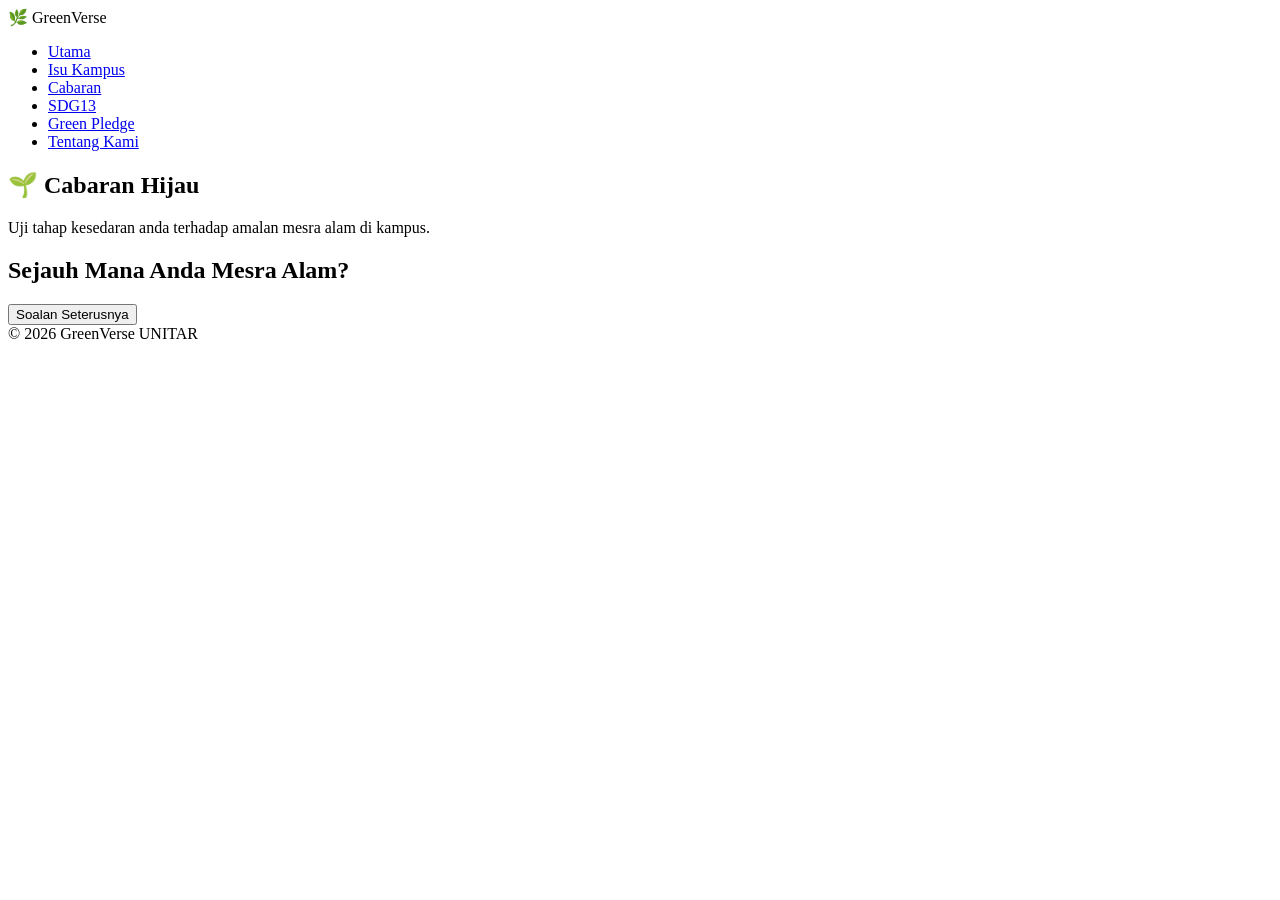
==== cabaran.html @ 3a453fae "Add files via upload" ====
<!DOCTYPE html>
<html lang="ms">

<head>

<meta charset="UTF-8">

<meta name="viewport"
content="width=device-width, initial-scale=1.0">

<title>Cabaran Hijau | GreenVerse</title>

<link rel="stylesheet"
href="css/style.css">

<link rel="stylesheet"
href="css/responsive.css">

<link rel="preconnect"
href="https://fonts.googleapis.com">

<link rel="preconnect"
href="https://fonts.gstatic.com"
crossorigin>

<link href="https://fonts.googleapis.com/css2?family=Poppins:wght@400;600;700;800&family=DM+Sans:wght@400;500;700&display=swap"
rel="stylesheet">

</head>

<body>

<header>

<nav class="navbar">

<div class="logo">

🌿 GreenVerse

</div>

<ul class="nav-links">

<li><a href="index.html">Utama</a></li>

<li><a href="isu.html">Isu Kampus</a></li>

<li><a href="cabaran.html">Cabaran</a></li>

<li><a href="sdg13.html">SDG13</a></li>

<li><a href="pledge.html">Green Pledge</a></li>

<li><a href="tentang.html">Tentang Kami</a></li>

</ul>

</nav>

</header>

<section class="page-hero">

<h1>

🌱 Cabaran Hijau

</h1>

<p>

Uji tahap kesedaran anda terhadap amalan
mesra alam di kampus.

</p>

</section>

<section class="quiz-section">

<div class="quiz-card">

<h2>

Sejauh Mana Anda Mesra Alam?

</h2>

<div class="progress">

<div id="progressBar"></div>

</div>

<div id="question">

</div>

<div id="answers">

</div>

<button
onclick="nextQuestion()"
class="primary-btn">

Soalan Seterusnya

</button>

</div>

</section>

<footer>

<div class="copyright">

© 2026 GreenVerse UNITAR

</div>

</footer>

<script src="js/quiz.js"></script>

</body>

</html>
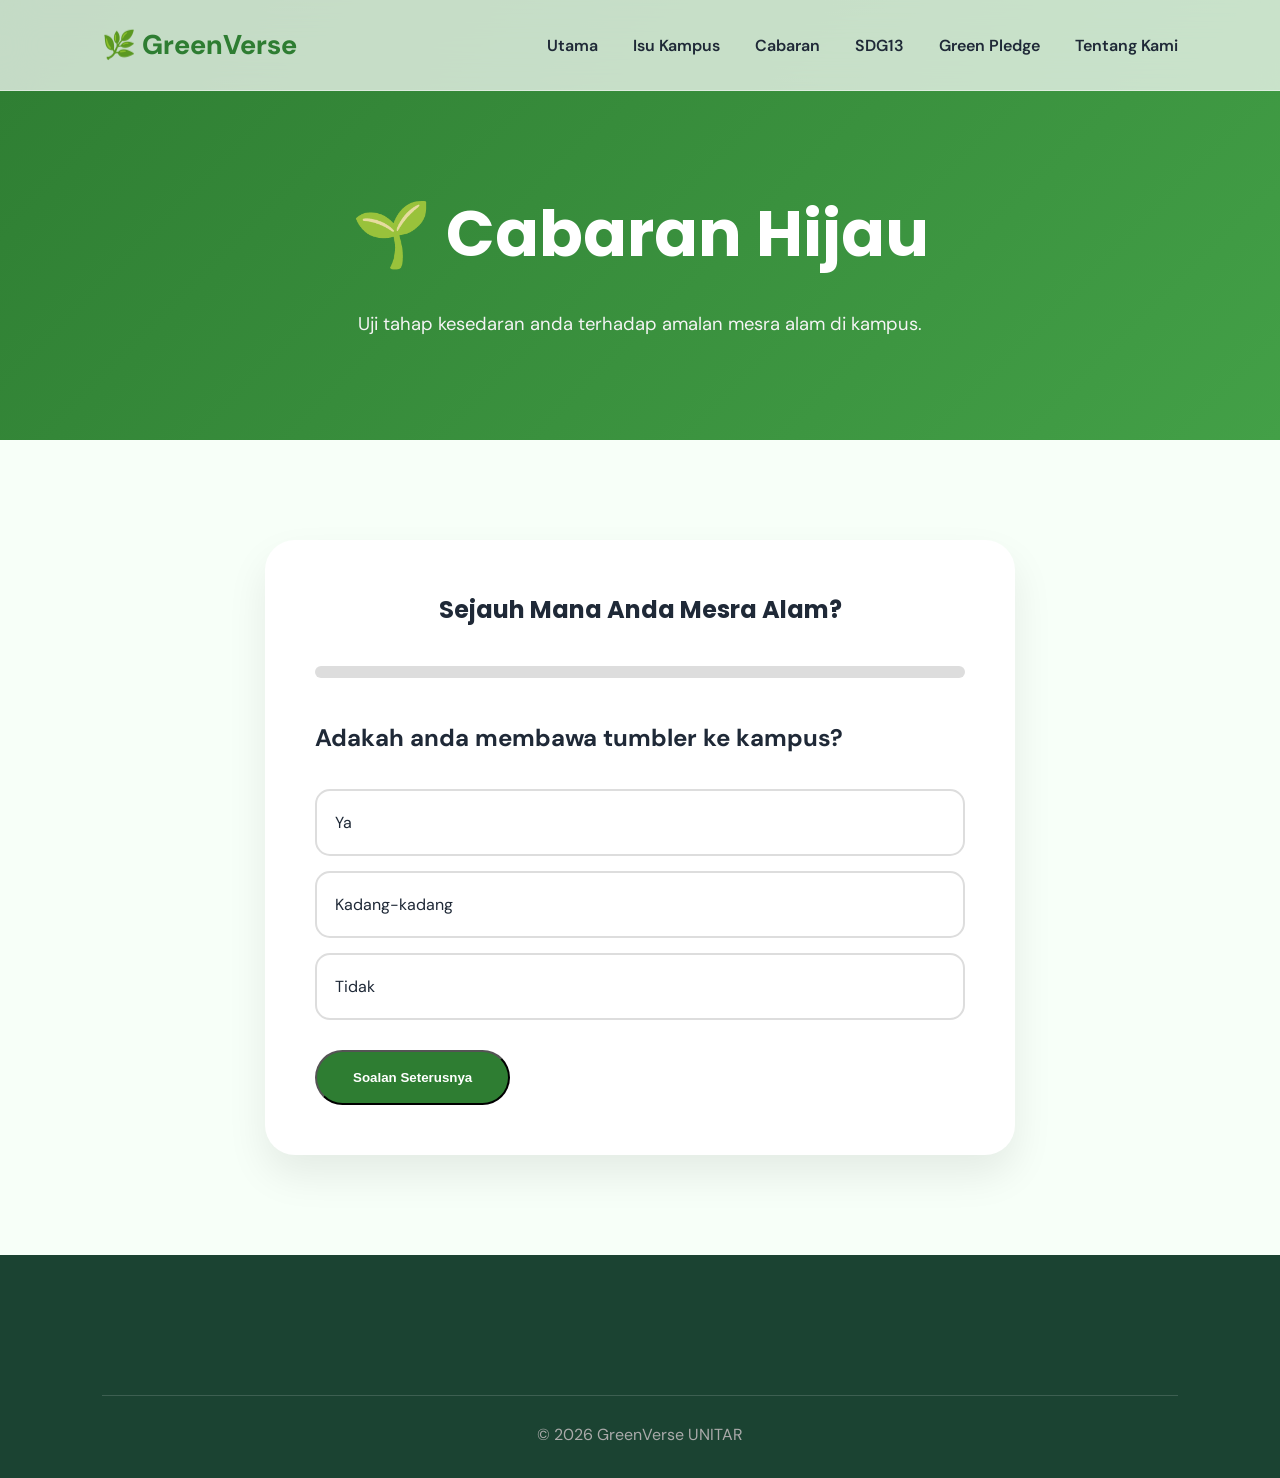
==== commit 548e375d: "Add files via upload" ====
--- a/cabaran.html
+++ b/cabaran.html
@@ -1,130 +1,130 @@
-<!DOCTYPE html>
-<html lang="ms">
-
-<head>
-
-<meta charset="UTF-8">
-
-<meta name="viewport"
-content="width=device-width, initial-scale=1.0">
-
-<title>Cabaran Hijau | GreenVerse</title>
-
-<link rel="stylesheet"
-href="css/style.css">
-
-<link rel="stylesheet"
-href="css/responsive.css">
-
-<link rel="preconnect"
-href="https://fonts.googleapis.com">
-
-<link rel="preconnect"
-href="https://fonts.gstatic.com"
-crossorigin>
-
-<link href="https://fonts.googleapis.com/css2?family=Poppins:wght@400;600;700;800&family=DM+Sans:wght@400;500;700&display=swap"
-rel="stylesheet">
-
-</head>
-
-<body>
-
-<header>
-
-<nav class="navbar">
-
-<div class="logo">
-
-🌿 GreenVerse
-
-</div>
-
-<ul class="nav-links">
-
-<li><a href="index.html">Utama</a></li>
-
-<li><a href="isu.html">Isu Kampus</a></li>
-
-<li><a href="cabaran.html">Cabaran</a></li>
-
-<li><a href="sdg13.html">SDG13</a></li>
-
-<li><a href="pledge.html">Green Pledge</a></li>
-
-<li><a href="tentang.html">Tentang Kami</a></li>
-
-</ul>
-
-</nav>
-
-</header>
-
-<section class="page-hero">
-
-<h1>
-
-🌱 Cabaran Hijau
-
-</h1>
-
-<p>
-
-Uji tahap kesedaran anda terhadap amalan
-mesra alam di kampus.
-
-</p>
-
-</section>
-
-<section class="quiz-section">
-
-<div class="quiz-card">
-
-<h2>
-
-Sejauh Mana Anda Mesra Alam?
-
-</h2>
-
-<div class="progress">
-
-<div id="progressBar"></div>
-
-</div>
-
-<div id="question">
-
-</div>
-
-<div id="answers">
-
-</div>
-
-<button
-onclick="nextQuestion()"
-class="primary-btn">
-
-Soalan Seterusnya
-
-</button>
-
-</div>
-
-</section>
-
-<footer>
-
-<div class="copyright">
-
-© 2026 GreenVerse UNITAR
-
-</div>
-
-</footer>
-
-<script src="js/quiz.js"></script>
-
-</body>
-
+<!DOCTYPE html>
+<html lang="ms">
+
+<head>
+
+<meta charset="UTF-8">
+
+<meta name="viewport"
+content="width=device-width, initial-scale=1.0">
+
+<title>Cabaran Hijau | GreenVerse</title>
+
+<link rel="stylesheet"
+href="css/style.css">
+
+<link rel="stylesheet"
+href="css/responsive.css">
+
+<link rel="preconnect"
+href="https://fonts.googleapis.com">
+
+<link rel="preconnect"
+href="https://fonts.gstatic.com"
+crossorigin>
+
+<link href="https://fonts.googleapis.com/css2?family=Poppins:wght@400;600;700;800&family=DM+Sans:wght@400;500;700&display=swap"
+rel="stylesheet">
+
+</head>
+
+<body>
+
+<header>
+
+<nav class="navbar">
+
+<div class="logo">
+
+🌿 GreenVerse
+
+</div>
+
+<ul class="nav-links">
+
+<li><a href="index.html">Utama</a></li>
+
+<li><a href="isu.html">Isu Kampus</a></li>
+
+<li><a href="cabaran.html">Cabaran</a></li>
+
+<li><a href="sdg13.html">SDG13</a></li>
+
+<li><a href="pledge.html">Green Pledge</a></li>
+
+<li><a href="tentang.html">Tentang Kami</a></li>
+
+</ul>
+
+</nav>
+
+</header>
+
+<section class="page-hero">
+
+<h1>
+
+🌱 Cabaran Hijau
+
+</h1>
+
+<p>
+
+Uji tahap kesedaran anda terhadap amalan
+mesra alam di kampus.
+
+</p>
+
+</section>
+
+<section class="quiz-section">
+
+<div class="quiz-card">
+
+<h2>
+
+Sejauh Mana Anda Mesra Alam?
+
+</h2>
+
+<div class="progress">
+
+<div id="progressBar"></div>
+
+</div>
+
+<div id="question">
+
+</div>
+
+<div id="answers">
+
+</div>
+
+<button
+onclick="nextQuestion()"
+class="primary-btn">
+
+Soalan Seterusnya
+
+</button>
+
+</div>
+
+</section>
+
+<footer>
+
+<div class="copyright">
+
+© 2026 GreenVerse UNITAR
+
+</div>
+
+</footer>
+
+<script src="js/quiz.js"></script>
+
+</body>
+
 </html>
--- a/css/style.css
+++ b/css/style.css
@@ -0,0 +1,1868 @@
+/* ============================
+   GREENVERSE UNITAR
+   Developed by:
+=============================== */
+
+@import url('https://fonts.googleapis.com/css2?family=DM+Sans:wght@300;400;500;700&family=Poppins:wght@400;600;700;800&display=swap');
+
+/* ============================
+RESET
+=============================== */
+
+*{
+    margin:0;
+    padding:0;
+    box-sizing:border-box;
+}
+
+html{
+    scroll-behavior:smooth;
+}
+
+body{
+
+    font-family:'DM Sans',sans-serif;
+
+    background:#F7FFF8;
+
+    color:#1F2937;
+
+    overflow-x:hidden;
+
+    line-height:1.7;
+
+}
+
+img{
+
+    width:100%;
+
+    display:block;
+
+}
+
+/* ============================
+COLORS
+=============================== */
+
+:root{
+
+--primary:#2E7D32;
+
+--secondary:#43A047;
+
+--light:#81C784;
+
+--bg:#F7FFF8;
+
+--white:#ffffff;
+
+--text:#1F2937;
+
+--shadow:0 20px 40px rgba(0,0,0,.08);
+
+}
+
+/* ============================
+HEADINGS
+=============================== */
+
+h1,h2,h3,h4{
+
+    font-family:'Poppins',sans-serif;
+
+}
+
+section{
+
+    padding:100px 8%;
+
+}
+
+.section-title{
+
+    text-align:center;
+
+    margin-bottom:70px;
+
+}
+
+.section-title span{
+
+    color:var(--primary);
+
+    font-weight:700;
+
+    letter-spacing:3px;
+
+    text-transform:uppercase;
+
+}
+
+.section-title h2{
+
+    margin-top:10px;
+
+    font-size:2.7rem;
+
+}
+
+/* ============================
+NAVBAR
+=============================== */
+
+header{
+
+    position:fixed;
+
+    top:0;
+
+    width:100%;
+
+    z-index:999;
+
+}
+
+.navbar{
+
+    display:flex;
+
+    justify-content:space-between;
+
+    align-items:center;
+
+    padding:22px 8%;
+
+    backdrop-filter:blur(18px);
+
+    background:rgba(255,255,255,.72);
+
+    border-bottom:1px solid rgba(255,255,255,.4);
+
+}
+
+.logo{
+
+    font-size:1.7rem;
+
+    font-weight:800;
+
+    color:var(--primary);
+
+}
+
+.nav-links{
+
+    display:flex;
+
+    list-style:none;
+
+    gap:35px;
+
+}
+
+.nav-links a{
+
+    text-decoration:none;
+
+    color:var(--text);
+
+    font-weight:600;
+
+    transition:.3s;
+
+}
+
+.nav-links a:hover{
+
+    color:var(--primary);
+
+}
+
+.btn-nav{
+
+    background:var(--primary);
+
+    color:white;
+
+    padding:14px 28px;
+
+    border-radius:50px;
+
+    text-decoration:none;
+
+    transition:.3s;
+
+}
+
+.btn-nav:hover{
+
+    transform:translateY(-4px);
+
+    background:#1B5E20;
+
+}
+
+/* ============================
+HERO
+=============================== */
+
+.hero{
+
+    min-height:100vh;
+
+    display:grid;
+
+    grid-template-columns:1fr 1fr;
+
+    align-items:center;
+
+    gap:60px;
+
+    padding-top:130px;
+
+}
+
+.tag{
+
+    display:inline-block;
+
+    background:#E8F5E9;
+
+    color:var(--primary);
+
+    padding:12px 25px;
+
+    border-radius:50px;
+
+    margin-bottom:25px;
+
+    font-weight:700;
+
+}
+
+.hero h1{
+
+    font-size:4.5rem;
+
+    line-height:1.1;
+
+    margin-bottom:25px;
+
+}
+
+.hero p{
+
+    font-size:1.15rem;
+
+    color:#555;
+
+    margin-bottom:40px;
+
+}
+
+.hero-buttons{
+
+    display:flex;
+
+    gap:20px;
+
+}
+
+.primary-btn{
+
+    background:var(--primary);
+
+    color:white;
+
+    text-decoration:none;
+
+    padding:18px 36px;
+
+    border-radius:50px;
+
+    font-weight:bold;
+
+    transition:.3s;
+
+}
+
+.primary-btn:hover{
+
+    transform:translateY(-5px);
+
+    box-shadow:var(--shadow);
+
+}
+
+.secondary-btn{
+
+    border:2px solid var(--primary);
+
+    color:var(--primary);
+
+    text-decoration:none;
+
+    padding:18px 36px;
+
+    border-radius:50px;
+
+    transition:.3s;
+
+}
+
+.secondary-btn:hover{
+
+    background:var(--primary);
+
+    color:white;
+
+}
+
+.hero-right img{
+
+    border-radius:35px;
+
+    box-shadow:var(--shadow);
+
+}
+
+.scroll-down{
+
+    text-align:center;
+
+    font-size:2rem;
+
+    color:var(--primary);
+
+    margin-top:-20px;
+
+    animation:float 2s infinite;
+
+}
+
+@keyframes float{
+
+0%{
+
+transform:translateY(0);
+
+}
+
+50%{
+
+transform:translateY(12px);
+
+}
+
+100%{
+
+transform:translateY(0);
+
+}
+
+}
+
+/*=========================================
+ABOUT
+==========================================*/
+
+.about{
+
+    background:#ffffff;
+
+}
+
+.about-grid{
+
+    display:grid;
+
+    grid-template-columns:repeat(auto-fit,minmax(260px,1fr));
+
+    gap:30px;
+
+}
+
+.about-card{
+
+    background:white;
+
+    padding:40px;
+
+    border-radius:25px;
+
+    box-shadow:var(--shadow);
+
+    transition:.35s;
+
+    text-align:center;
+
+}
+
+.about-card:hover{
+
+    transform:translateY(-12px);
+
+}
+
+.about-card i{
+
+    font-size:3rem;
+
+    color:var(--primary);
+
+    margin-bottom:25px;
+
+}
+
+.about-card h3{
+
+    margin-bottom:15px;
+
+    font-size:1.4rem;
+
+}
+
+.about-card p{
+
+    color:#666;
+
+}
+
+/*=========================================
+ISSUES
+==========================================*/
+
+.issues{
+
+    background:#F7FFF8;
+
+}
+
+.issue-grid{
+
+    display:grid;
+
+    grid-template-columns:repeat(auto-fit,minmax(260px,1fr));
+
+    gap:30px;
+
+}
+
+.issue-card{
+
+    background:white;
+
+    padding:35px;
+
+    border-radius:25px;
+
+    transition:.35s;
+
+    box-shadow:var(--shadow);
+
+    border:2px solid transparent;
+
+}
+
+.issue-card:hover{
+
+    border-color:var(--light);
+
+    transform:translateY(-10px);
+
+}
+
+.issue-card i{
+
+    font-size:2.8rem;
+
+    color:var(--primary);
+
+    margin-bottom:20px;
+
+}
+
+.issue-card h3{
+
+    margin-bottom:15px;
+
+}
+
+.issue-card p{
+
+    color:#666;
+
+}
+
+/*=========================================
+STATISTICS
+==========================================*/
+
+.stats{
+
+    background:linear-gradient(135deg,#2E7D32,#43A047);
+
+    color:white;
+
+}
+
+.stats .section-title span{
+
+    color:#d7ffd7;
+
+}
+
+.stats .section-title h2{
+
+    color:white;
+
+}
+
+.stats-grid{
+
+    display:grid;
+
+    grid-template-columns:repeat(auto-fit,minmax(250px,1fr));
+
+    gap:30px;
+
+}
+
+.stat-card{
+
+    background:rgba(255,255,255,.12);
+
+    backdrop-filter:blur(12px);
+
+    padding:40px;
+
+    border-radius:25px;
+
+    text-align:center;
+
+    transition:.35s;
+
+}
+
+.stat-card:hover{
+
+    transform:translateY(-10px);
+
+}
+
+.stat-card h3{
+
+    font-size:3.5rem;
+
+    margin-bottom:15px;
+
+}
+
+.stat-card p{
+
+    font-size:1rem;
+
+}
+
+/*=========================================
+CALCULATOR
+==========================================*/
+
+.calculator{
+
+    background:white;
+
+}
+
+.calculator-box{
+
+    max-width:700px;
+
+    margin:auto;
+
+    background:#F7FFF8;
+
+    padding:50px;
+
+    border-radius:30px;
+
+    box-shadow:var(--shadow);
+
+    text-align:center;
+
+}
+
+.calculator label{
+
+    display:block;
+
+    font-size:1.2rem;
+
+    margin-bottom:25px;
+
+}
+
+.calculator input{
+
+    width:100%;
+
+    padding:18px;
+
+    border-radius:15px;
+
+    border:2px solid #ddd;
+
+    outline:none;
+
+    font-size:1rem;
+
+    margin-bottom:25px;
+
+}
+
+.calculator input:focus{
+
+    border-color:var(--primary);
+
+}
+
+.calculator button{
+
+    padding:18px 45px;
+
+    background:var(--primary);
+
+    color:white;
+
+    border:none;
+
+    cursor:pointer;
+
+    border-radius:50px;
+
+    font-size:1rem;
+
+    transition:.3s;
+
+}
+
+.calculator button:hover{
+
+    background:#1B5E20;
+
+    transform:translateY(-4px);
+
+}
+
+#result{
+
+    margin-top:35px;
+
+    color:var(--primary);
+
+    font-size:1.8rem;
+
+}
+
+/*=========================================
+GREEN TIPS
+==========================================*/
+
+.tips{
+
+    background:#F7FFF8;
+
+}
+
+.tips-grid{
+
+    display:grid;
+
+    grid-template-columns:repeat(auto-fit,minmax(250px,1fr));
+
+    gap:30px;
+
+}
+
+.tip-card{
+
+    background:white;
+
+    padding:40px;
+
+    border-radius:25px;
+
+    text-align:center;
+
+    transition:.35s;
+
+    box-shadow:var(--shadow);
+
+}
+
+.tip-card:hover{
+
+    transform:translateY(-12px);
+
+}
+
+.tip-card i{
+
+    font-size:3rem;
+
+    color:var(--primary);
+
+    margin-bottom:20px;
+
+}
+
+.tip-card h3{
+
+    margin-bottom:15px;
+
+}
+
+.tip-card p{
+
+    color:#666;
+
+}
+
+/*=========================================
+GREEN PLEDGE
+==========================================*/
+
+.pledge{
+
+    background:#ffffff;
+
+}
+
+.pledge-box{
+
+    max-width:800px;
+
+    margin:auto;
+
+    text-align:center;
+
+}
+
+.pledge textarea{
+
+    width:100%;
+
+    height:180px;
+
+    resize:none;
+
+    padding:20px;
+
+    border-radius:20px;
+
+    border:2px solid #ddd;
+
+    font-size:1rem;
+
+    outline:none;
+
+    margin-bottom:25px;
+
+    font-family:'DM Sans',sans-serif;
+
+}
+
+.pledge textarea:focus{
+
+    border-color:var(--primary);
+
+}
+
+.pledge button{
+
+    padding:18px 45px;
+
+    background:var(--primary);
+
+    color:white;
+
+    border:none;
+
+    border-radius:50px;
+
+    cursor:pointer;
+
+    transition:.3s;
+
+    font-size:1rem;
+
+}
+
+.pledge button:hover{
+
+    background:#1B5E20;
+
+    transform:translateY(-4px);
+
+}
+
+.pledge-wall{
+
+    margin-top:60px;
+
+    display:grid;
+
+    grid-template-columns:repeat(auto-fit,minmax(250px,1fr));
+
+    gap:25px;
+
+}
+
+.note{
+
+    background:#E8F5E9;
+
+    padding:25px;
+
+    border-radius:20px;
+
+    box-shadow:var(--shadow);
+
+    animation:fadeUp .6s ease;
+
+}
+
+.note p{
+
+    color:#333;
+
+}
+
+/*=========================================
+SDG13
+==========================================*/
+
+.sdg{
+
+    background:linear-gradient(135deg,#E8F5E9,#F7FFF8);
+
+}
+
+.sdg-content{
+
+    display:grid;
+
+    grid-template-columns:1fr 1fr;
+
+    gap:60px;
+
+    align-items:center;
+
+}
+
+.sdg-left span{
+
+    color:var(--primary);
+
+    font-weight:700;
+
+    letter-spacing:2px;
+
+}
+
+.sdg-left h2{
+
+    font-size:3rem;
+
+    margin:20px 0;
+
+}
+
+.sdg-left p{
+
+    margin-bottom:35px;
+
+    color:#555;
+
+}
+
+.sdg-right{
+
+    display:flex;
+
+    justify-content:center;
+
+    align-items:center;
+
+    font-size:12rem;
+
+}
+
+/*=========================================
+CALL TO ACTION
+==========================================*/
+
+.cta{
+
+    text-align:center;
+
+    background:linear-gradient(135deg,#2E7D32,#43A047);
+
+    color:white;
+
+}
+
+.cta h2{
+
+    font-size:3rem;
+
+    margin-bottom:20px;
+
+}
+
+.cta p{
+
+    font-size:1.1rem;
+
+    margin-bottom:35px;
+
+}
+
+.cta .primary-btn{
+
+    background:white;
+
+    color:var(--primary);
+
+}
+
+.cta .primary-btn:hover{
+
+    background:#F5F5F5;
+
+}
+
+/*=========================================
+FOOTER
+==========================================*/
+
+footer{
+
+    background:#1B4332;
+
+    color:white;
+
+    padding:80px 8% 30px;
+
+}
+
+.footer-container{
+
+    display:grid;
+
+    grid-template-columns:2fr 1fr 1fr;
+
+    gap:50px;
+
+}
+
+.footer-logo h2{
+
+    margin-bottom:20px;
+
+}
+
+.footer-logo p{
+
+    color:#ddd;
+
+}
+
+.footer-links{
+
+    display:flex;
+
+    flex-direction:column;
+
+}
+
+.footer-links h3{
+
+    margin-bottom:20px;
+
+}
+
+.footer-links a{
+
+    color:#ddd;
+
+    text-decoration:none;
+
+    margin-bottom:12px;
+
+    transition:.3s;
+
+}
+
+.footer-links a:hover{
+
+    color:#81C784;
+
+}
+
+.footer-social h3{
+
+    margin-bottom:20px;
+
+}
+
+.footer-social a{
+
+    display:inline-flex;
+
+    justify-content:center;
+
+    align-items:center;
+
+    width:45px;
+
+    height:45px;
+
+    border-radius:50%;
+
+    background:rgba(255,255,255,.1);
+
+    color:white;
+
+    margin-right:10px;
+
+    transition:.3s;
+
+    text-decoration:none;
+
+}
+
+.footer-social a:hover{
+
+    background:#43A047;
+
+    transform:translateY(-5px);
+
+}
+
+.copyright{
+
+    margin-top:60px;
+
+    text-align:center;
+
+    color:#aaa;
+
+    border-top:1px solid rgba(255,255,255,.15);
+
+    padding-top:25px;
+
+}
+
+/*=========================================
+ANIMATIONS
+==========================================*/
+
+@keyframes fadeUp{
+
+    from{
+
+        opacity:0;
+
+        transform:translateY(40px);
+
+    }
+
+    to{
+
+        opacity:1;
+
+        transform:translateY(0);
+
+    }
+
+}
+
+.about-card,
+.issue-card,
+.tip-card,
+.stat-card,
+.note{
+
+    animation:fadeUp .8s ease;
+
+}
+
+/*=========================================
+SCROLLBAR
+==========================================*/
+
+::-webkit-scrollbar{
+
+    width:10px;
+
+}
+
+::-webkit-scrollbar-track{
+
+    background:#E8F5E9;
+
+}
+
+::-webkit-scrollbar-thumb{
+
+    background:#43A047;
+
+    border-radius:50px;
+
+}
+
+::-webkit-scrollbar-thumb:hover{
+
+    background:#2E7D32;
+
+}
+
+/*=========================================
+PAGE HERO
+=========================================*/
+
+.page-hero{
+
+    padding:180px 8% 100px;
+
+    text-align:center;
+
+    background:linear-gradient(135deg,#2E7D32,#43A047);
+
+    color:white;
+
+}
+
+.page-hero h1{
+
+    font-size:4rem;
+
+    margin-bottom:20px;
+
+}
+
+.page-hero p{
+
+    max-width:750px;
+
+    margin:auto;
+
+    font-size:1.15rem;
+
+    color:#F4F4F4;
+
+}
+
+/*=========================================
+ISSUE SECTION
+=========================================*/
+
+.issue-section{
+
+    display:grid;
+
+    grid-template-columns:1fr 1fr;
+
+    gap:70px;
+
+    align-items:center;
+
+    padding:100px 8%;
+
+}
+
+.issue-section:nth-child(even){
+
+    background:#F7FFF8;
+
+}
+
+.issue-section.reverse{
+
+    direction:rtl;
+
+}
+
+.issue-section.reverse .issue-info{
+
+    direction:ltr;
+
+}
+
+.issue-image{
+
+    overflow:hidden;
+
+    border-radius:30px;
+
+    box-shadow:0 20px 45px rgba(0,0,0,.15);
+
+}
+
+.issue-image img{
+
+    width:100%;
+
+    height:500px;
+
+    object-fit:cover;
+
+    transition:.5s;
+
+}
+
+.issue-image:hover img{
+
+    transform:scale(1.08);
+
+}
+
+.issue-info h2{
+
+    font-size:2.8rem;
+
+    margin-bottom:20px;
+
+    color:#2E7D32;
+
+}
+
+.issue-info p{
+
+    color:#666;
+
+    font-size:1.1rem;
+
+    margin-bottom:30px;
+
+}
+
+.issue-info h3{
+
+    margin:25px 0 15px;
+
+    color:#1B4332;
+
+}
+
+.issue-info ul{
+
+    padding-left:20px;
+
+}
+
+.issue-info li{
+
+    margin-bottom:12px;
+
+    color:#555;
+
+}
+
+/*=========================================
+GREEN BOX
+=========================================*/
+
+.issue-info{
+
+    background:white;
+
+    padding:45px;
+
+    border-radius:25px;
+
+    box-shadow:0 15px 35px rgba(0,0,0,.08);
+
+}
+
+/*=========================================
+HOVER EFFECT
+=========================================*/
+
+.issue-info:hover{
+
+    transform:translateY(-8px);
+
+    transition:.35s;
+
+}
+
+/*=========================================
+RESPONSIVE
+=========================================*/
+
+@media(max-width:900px){
+
+.issue-section{
+
+grid-template-columns:1fr;
+
+}
+
+.issue-section.reverse{
+
+direction:ltr;
+
+}
+
+.page-hero h1{
+
+font-size:2.8rem;
+
+}
+
+.issue-image img{
+
+height:350px;
+
+}
+
+}
+
+/*=================================
+QUIZ
+=================================*/
+
+.quiz-section{
+
+padding:100px 8%;
+
+background:#F7FFF8;
+
+display:flex;
+
+justify-content:center;
+
+}
+
+.quiz-card{
+
+background:white;
+
+padding:50px;
+
+max-width:750px;
+
+width:100%;
+
+border-radius:30px;
+
+box-shadow:0 20px 40px rgba(0,0,0,.08);
+
+}
+
+.quiz-card h2{
+
+text-align:center;
+
+margin-bottom:35px;
+
+}
+
+.progress{
+
+width:100%;
+
+height:12px;
+
+background:#ddd;
+
+border-radius:50px;
+
+margin-bottom:40px;
+
+overflow:hidden;
+
+}
+
+#progressBar{
+
+height:100%;
+
+width:0%;
+
+background:#2E7D32;
+
+transition:.4s;
+
+}
+
+#question{
+
+font-size:1.5rem;
+
+font-weight:700;
+
+margin-bottom:30px;
+
+}
+
+#answers{
+
+display:flex;
+
+flex-direction:column;
+
+gap:15px;
+
+margin-bottom:30px;
+
+}
+
+.answer{
+
+padding:18px;
+
+border-radius:15px;
+
+border:2px solid #ddd;
+
+cursor:pointer;
+
+transition:.3s;
+
+}
+
+.answer:hover{
+
+background:#E8F5E9;
+
+border-color:#2E7D32;
+
+}
+
+.selected{
+
+background:#2E7D32;
+
+color:white;
+
+border-color:#2E7D32;
+
+}
+
+/*=========================================
+PLEDGE PAGE
+=========================================*/
+
+.pledge-page{
+
+display:grid;
+
+grid-template-columns:1fr 1fr;
+
+gap:50px;
+
+padding:100px 8%;
+
+background:#F7FFF8;
+
+}
+
+.pledge-form{
+
+background:white;
+
+padding:40px;
+
+border-radius:25px;
+
+box-shadow:0 20px 40px rgba(0,0,0,.08);
+
+}
+
+.pledge-form h2{
+
+margin-bottom:25px;
+
+}
+
+.pledge-form textarea{
+
+width:100%;
+
+height:220px;
+
+padding:20px;
+
+border-radius:20px;
+
+border:2px solid #ddd;
+
+resize:none;
+
+font-family:"DM Sans";
+
+font-size:1rem;
+
+margin-bottom:20px;
+
+}
+
+.pledge-form textarea:focus{
+
+border-color:#2E7D32;
+
+outline:none;
+
+}
+
+.pledge-display{
+
+background:white;
+
+padding:40px;
+
+border-radius:25px;
+
+box-shadow:0 20px 40px rgba(0,0,0,.08);
+
+}
+
+.pledge-display h2{
+
+margin-bottom:30px;
+
+}
+
+.note{
+
+padding:20px;
+
+margin-bottom:20px;
+
+background:#E8F5E9;
+
+border-left:6px solid #2E7D32;
+
+border-radius:15px;
+
+font-weight:500;
+
+transition:.3s;
+
+}
+
+.note:hover{
+
+transform:translateY(-5px);
+
+}
+
+@media(max-width:900px){
+
+.pledge-page{
+
+grid-template-columns:1fr;
+
+}
+
+}
+
+/*=================================
+SDG PAGE
+=================================*/
+
+.sdg-page{
+
+padding:100px 8%;
+
+display:grid;
+
+grid-template-columns:repeat(auto-fit,minmax(320px,1fr));
+
+gap:35px;
+
+background:#F7FFF8;
+
+}
+
+.sdg-card{
+
+background:white;
+
+padding:40px;
+
+border-radius:25px;
+
+box-shadow:0 20px 40px rgba(0,0,0,.08);
+
+transition:.35s;
+
+}
+
+.sdg-card:hover{
+
+transform:translateY(-10px);
+
+}
+
+.sdg-card i{
+
+font-size:3rem;
+
+color:#2E7D32;
+
+margin-bottom:25px;
+
+}
+
+.sdg-card h2{
+
+margin-bottom:20px;
+
+}
+
+.sdg-card p{
+
+color:#666;
+
+}
+
+.sdg-card ul{
+
+padding-left:20px;
+
+margin-top:20px;
+
+}
+
+.sdg-card li{
+
+margin-bottom:12px;
+
+color:#555;
+
+}
+
+/*=================================
+ABOUT PAGE
+=================================*/
+
+.about-page{
+
+padding:100px 8%;
+
+display:grid;
+
+grid-template-columns:1fr 1fr;
+
+gap:60px;
+
+align-items:center;
+
+}
+
+.about-content h2{
+
+font-size:3rem;
+
+margin-bottom:25px;
+
+color:#2E7D32;
+
+}
+
+.about-content p{
+
+margin-bottom:20px;
+
+color:#555;
+
+font-size:1.05rem;
+
+}
+
+.about-image{
+
+display:flex;
+
+justify-content:center;
+
+align-items:center;
+
+font-size:12rem;
+
+background:#E8F5E9;
+
+border-radius:30px;
+
+height:400px;
+
+}
+
+.objective-section{
+
+padding:100px 8%;
+
+background:#F7FFF8;
+
+text-align:center;
+
+}
+
+.objective-grid{
+
+margin-top:60px;
+
+display:grid;
+
+grid-template-columns:repeat(auto-fit,minmax(250px,1fr));
+
+gap:30px;
+
+}
+
+.objective-card{
+
+background:white;
+
+padding:35px;
+
+border-radius:25px;
+
+box-shadow:0 20px 40px rgba(0,0,0,.08);
+
+transition:.3s;
+
+}
+
+.objective-card:hover{
+
+transform:translateY(-10px);
+
+}
+
+.objective-card i{
+
+font-size:3rem;
+
+color:#2E7D32;
+
+margin-bottom:20px;
+
+}
+
+.timeline{
+
+padding:100px 8%;
+
+}
+
+.timeline h2{
+
+text-align:center;
+
+margin-bottom:60px;
+
+}
+
+.timeline-container{
+
+display:grid;
+
+grid-template-columns:repeat(auto-fit,minmax(250px,1fr));
+
+gap:30px;
+
+}
+
+.timeline-item{
+
+background:white;
+
+padding:35px;
+
+border-radius:25px;
+
+box-shadow:0 20px 40px rgba(0,0,0,.08);
+
+text-align:center;
+
+}
+
+.timeline-item span{
+
+display:inline-flex;
+
+justify-content:center;
+
+align-items:center;
+
+width:60px;
+
+height:60px;
+
+background:#2E7D32;
+
+color:white;
+
+font-weight:bold;
+
+border-radius:50%;
+
+margin-bottom:20px;
+
+font-size:1.4rem;
+
+}
+
+.timeline-item h3{
+
+margin-bottom:15px;
+
+}
+
+.timeline-item p{
+
+color:#666;
+
+}
+
+@media(max-width:900px){
+
+.about-page{
+
+grid-template-columns:1fr;
+
+text-align:center;
+
+}
+
+.about-image{
+
+height:250px;
+
+font-size:8rem;
+
+}
+
+}
+
+/* ==============================
+   RESPONSIVE DESIGN
+================================ */
+
+@media (max-width: 992px) {
+    /* tablet styles */
+}
+
+@media (max-width: 768px) {
+    /* mobile styles */
+}
+
+@media (max-width: 576px) {
+    /* small phone styles */
+}
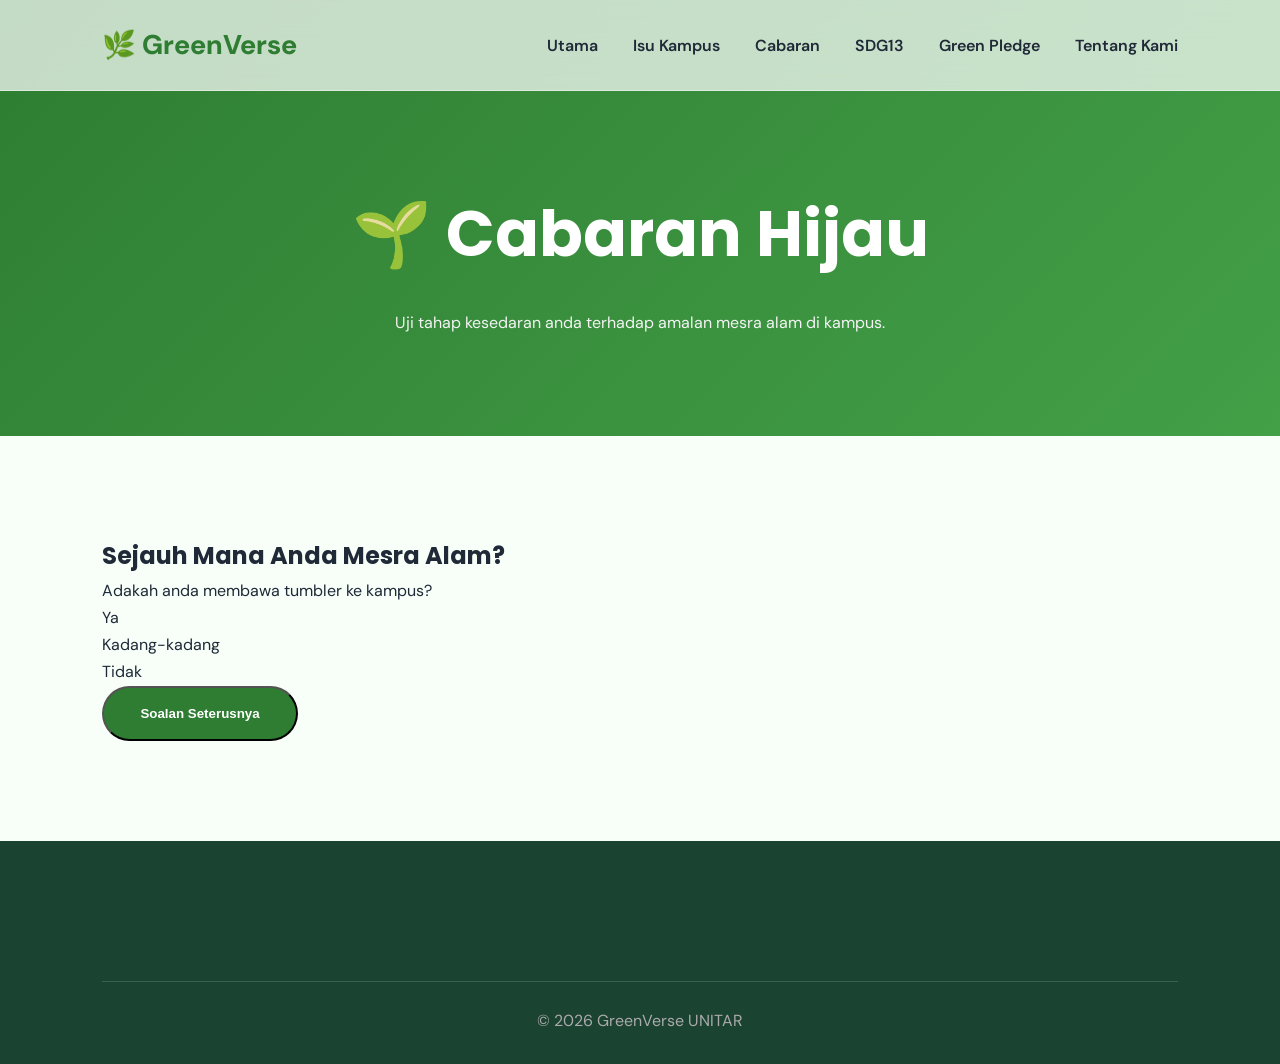
==== commit 1dc6dda6: "Clean up whitespace in cabaran.html Removed unnecessary whitespace in cabaran.html" ====
--- a/cabaran.html
+++ b/cabaran.html
@@ -2,7 +2,7 @@
 <html lang="ms">
 
 <head>
-
+  
 <meta charset="UTF-8">
 
 <meta name="viewport"
@@ -127,4 +127,4 @@
 
 </body>
 
-</html>+</html>
--- a/css/style.css
+++ b/css/style.css
@@ -1,13 +1,13 @@
-/* ============================
+/* ==========================================
    GREENVERSE UNITAR
-   Developed by:
-=============================== */
+   Global Styles (Refactored)
+========================================== */
 
 @import url('https://fonts.googleapis.com/css2?family=DM+Sans:wght@300;400;500;700&family=Poppins:wght@400;600;700;800&display=swap');
 
-/* ============================
+/* ==========================================
 RESET
-=============================== */
+========================================== */
 
 *{
     margin:0;
@@ -20,1073 +20,735 @@
 }
 
 body{
-
     font-family:'DM Sans',sans-serif;
-
     background:#F7FFF8;
-
     color:#1F2937;
-
+    line-height:1.7;
     overflow-x:hidden;
-
-    line-height:1.7;
-
 }
 
 img{
-
+    display:block;
     width:100%;
-
+}
+
+/* ==========================================
+ROOT VARIABLES
+========================================== */
+
+:root{
+    --primary:#2E7D32;
+    --secondary:#43A047;
+    --light:#81C784;
+    --bg:#F7FFF8;
+    --white:#ffffff;
+    --text:#1F2937;
+    --shadow:0 20px 40px rgba(0,0,0,.08);
+}
+
+/* ==========================================
+GLOBAL
+========================================== */
+
+h1,h2,h3,h4{
+    font-family:'Poppins',sans-serif;
+}
+
+section{
+    padding:100px 8%;
+}
+
+.section-title{
+    text-align:center;
+    margin-bottom:70px;
+}
+
+.section-title span{
+    color:var(--primary);
+    font-weight:700;
+    letter-spacing:3px;
+    text-transform:uppercase;
+}
+
+.section-title h2{
+    margin-top:10px;
+    font-size:2.7rem;
+}
+
+/* ==========================================
+COMMON CARD STYLE
+========================================== */
+
+.about-card,
+.issue-card,
+.tip-card,
+.stat-card,
+.objective-card,
+.timeline-item,
+.sdg-card{
+    background:#fff;
+    border-radius:25px;
+    box-shadow:var(--shadow);
+    transition:.35s;
+}
+
+.about-card:hover,
+.issue-card:hover,
+.tip-card:hover,
+.stat-card:hover,
+.objective-card:hover,
+.sdg-card:hover,
+.timeline-item:hover{
+    transform:translateY(-10px);
+}
+
+/* ==========================================
+NAVBAR
+========================================== */
+
+header{
+    position:fixed;
+    top:0;
+    width:100%;
+    z-index:999;
+}
+
+.navbar{
+    display:flex;
+    justify-content:space-between;
+    align-items:center;
+    padding:22px 8%;
+    backdrop-filter:blur(18px);
+    background:rgba(255,255,255,.72);
+    border-bottom:1px solid rgba(255,255,255,.4);
+}
+
+.logo{
+    font-size:1.7rem;
+    font-weight:800;
+    color:var(--primary);
+}
+
+.nav-links{
+    display:flex;
+    list-style:none;
+    gap:35px;
+}
+
+.nav-links a{
+    color:var(--text);
+    text-decoration:none;
+    font-weight:600;
+    transition:.3s;
+}
+
+.nav-links a:hover{
+    color:var(--primary);
+}
+
+.btn-nav{
+    background:var(--primary);
+    color:#fff;
+    padding:14px 28px;
+    border-radius:50px;
+    text-decoration:none;
+    transition:.3s;
+}
+
+.btn-nav:hover{
+    background:#1B5E20;
+    transform:translateY(-4px);
+}
+
+/* ==========================================
+HERO
+========================================== */
+
+.hero{
+    min-height:100vh;
+    display:grid;
+    grid-template-columns:1fr 1fr;
+    align-items:center;
+    gap:60px;
+    padding-top:130px;
+}
+
+.tag{
+    display:inline-block;
+    padding:12px 25px;
+    margin-bottom:25px;
+    border-radius:50px;
+    background:#E8F5E9;
+    color:var(--primary);
+    font-weight:700;
+}
+
+.hero h1{
+    font-size:4.5rem;
+    line-height:1.1;
+    margin-bottom:25px;
+}
+
+.hero p{
+    margin-bottom:40px;
+    color:#555;
+    font-size:1.15rem;
+}
+
+.hero-buttons{
+    display:flex;
+    gap:20px;
+}
+
+.primary-btn,
+.secondary-btn{
+    padding:18px 36px;
+    border-radius:50px;
+    text-decoration:none;
+    transition:.3s;
+}
+
+.primary-btn{
+    background:var(--primary);
+    color:#fff;
+    font-weight:bold;
+}
+
+.primary-btn:hover{
+    transform:translateY(-5px);
+    box-shadow:var(--shadow);
+}
+
+.secondary-btn{
+    border:2px solid var(--primary);
+    color:var(--primary);
+}
+
+.secondary-btn:hover{
+    background:var(--primary);
+    color:#fff;
+}
+
+.hero-right img{
+    border-radius:35px;
+    box-shadow:var(--shadow);
+}
+
+.scroll-down{
+    margin-top:-20px;
+    text-align:center;
+    color:var(--primary);
+    font-size:2rem;
+    animation:float 2s infinite;
+}
+
+@keyframes float{
+    0%{transform:translateY(0);}
+    50%{transform:translateY(12px);}
+    100%{transform:translateY(0);}
+}
+
+/* ==========================================
+ABOUT
+========================================== */
+
+.about{
+    background:#fff;
+}
+
+.about-grid{
+    display:grid;
+    grid-template-columns:repeat(auto-fit,minmax(260px,1fr));
+    gap:30px;
+}
+
+.about-card{
+    padding:40px;
+    text-align:center;
+}
+
+.about-card i{
+    font-size:3rem;
+    color:var(--primary);
+    margin-bottom:25px;
+}
+
+.about-card h3{
+    margin-bottom:15px;
+    font-size:1.4rem;
+}
+
+.about-card p{
+    color:#666;
+}
+
+/* ==========================================
+ISSUES
+========================================== */
+
+.issues{
+    background:#F7FFF8;
+}
+
+.issue-grid{
+    display:grid;
+    grid-template-columns:repeat(auto-fit,minmax(260px,1fr));
+    gap:30px;
+}
+
+.issue-card{
+    padding:35px;
+    border:2px solid transparent;
+}
+
+.issue-card:hover{
+    border-color:var(--light);
+}
+
+.issue-card i{
+    font-size:2.8rem;
+    color:var(--primary);
+    margin-bottom:20px;
+}
+
+.issue-card h3{
+    margin-bottom:15px;
+}
+
+.issue-card p{
+    color:#666;
+}
+
+/* ==========================================
+STATISTICS
+========================================== */
+
+.stats{
+    background:linear-gradient(135deg,#2E7D32,#43A047);
+    color:#fff;
+}
+
+.stats .section-title span{
+    color:#d7ffd7;
+}
+
+.stats .section-title h2{
+    color:#fff;
+}
+
+.stats-grid{
+    display:grid;
+    grid-template-columns:repeat(auto-fit,minmax(250px,1fr));
+    gap:30px;
+}
+
+.stat-card{
+    padding:40px;
+    text-align:center;
+    backdrop-filter:blur(12px);
+    background:rgba(255,255,255,.12);
+}
+
+.stat-card h3{
+    font-size:3.5rem;
+    margin-bottom:15px;
+}
+
+.stat-card p{
+    font-size:1rem;
+}
+
+/* ==========================================
+CALCULATOR
+========================================== */
+
+.calculator{
+    background:#fff;
+}
+
+.calculator-box{
+    max-width:700px;
+    margin:auto;
+    padding:50px;
+    background:#F7FFF8;
+    border-radius:30px;
+    box-shadow:var(--shadow);
+    text-align:center;
+}
+
+.calculator label{
     display:block;
-
-}
-
-/* ============================
-COLORS
-=============================== */
-
-:root{
-
---primary:#2E7D32;
-
---secondary:#43A047;
-
---light:#81C784;
-
---bg:#F7FFF8;
-
---white:#ffffff;
-
---text:#1F2937;
-
---shadow:0 20px 40px rgba(0,0,0,.08);
-
-}
-
-/* ============================
-HEADINGS
-=============================== */
-
-h1,h2,h3,h4{
-
-    font-family:'Poppins',sans-serif;
-
-}
-
-section{
-
+    margin-bottom:25px;
+    font-size:1.2rem;
+}
+
+.calculator input{
+    width:100%;
+    padding:18px;
+    margin-bottom:25px;
+    border:2px solid #ddd;
+    border-radius:15px;
+    outline:none;
+    font-size:1rem;
+}
+
+.calculator input:focus{
+    border-color:var(--primary);
+}
+
+.calculator button{
+    padding:18px 45px;
+    background:var(--primary);
+    color:#fff;
+    border:none;
+    border-radius:50px;
+    cursor:pointer;
+    transition:.3s;
+}
+
+.calculator button:hover{
+    background:#1B5E20;
+    transform:translateY(-4px);
+}
+
+#result{
+    margin-top:35px;
+    color:var(--primary);
+    font-size:1.8rem;
+}
+
+/* ==========================================
+GREEN TIPS
+========================================== */
+
+.tips{
+    background:#F7FFF8;
+}
+
+.tips-grid{
+    display:grid;
+    grid-template-columns:repeat(auto-fit,minmax(250px,1fr));
+    gap:30px;
+}
+
+.tip-card{
+    padding:40px;
+    text-align:center;
+}
+
+.tip-card i{
+    font-size:3rem;
+    color:var(--primary);
+    margin-bottom:20px;
+}
+
+.tip-card h3{
+    margin-bottom:15px;
+}
+
+.tip-card p{
+    color:#666;
+}
+
+/* ==========================================
+PLEDGE
+========================================== */
+
+.pledge,
+.pledge-page{
+    background:#F7FFF8;
+}
+
+.pledge-box{
+    max-width:800px;
+    margin:auto;
+    text-align:center;
+}
+
+.pledge textarea,
+.pledge-form textarea{
+    width:100%;
+    padding:20px;
+    border:2px solid #ddd;
+    border-radius:20px;
+    resize:none;
+    outline:none;
+    font-family:'DM Sans',sans-serif;
+    font-size:1rem;
+}
+
+.pledge textarea{
+    height:180px;
+}
+
+.pledge-form textarea{
+    height:220px;
+    margin-bottom:20px;
+}
+
+.pledge textarea:focus,
+.pledge-form textarea:focus{
+    border-color:var(--primary);
+}
+
+.pledge button,
+.pledge-form button{
+    padding:18px 45px;
+    background:var(--primary);
+    color:#fff;
+    border:none;
+    border-radius:50px;
+    cursor:pointer;
+    transition:.3s;
+}
+
+.pledge button:hover,
+.pledge-form button:hover{
+    background:#1B5E20;
+    transform:translateY(-4px);
+}
+
+.pledge-wall{
+    margin-top:60px;
+    display:grid;
+    grid-template-columns:repeat(auto-fit,minmax(250px,1fr));
+    gap:25px;
+}
+
+/* ==========================================
+NOTE (Merged Version)
+========================================== */
+
+.note{
+    padding:22px;
+    margin-bottom:20px;
+    background:#E8F5E9;
+    border-left:6px solid #2E7D32;
+    border-radius:18px;
+    box-shadow:var(--shadow);
+    font-weight:500;
+    color:#333;
+    transition:.3s;
+    animation:fadeUp .6s ease;
+}
+
+.note:hover{
+    transform:translateY(-5px);
+}
+
+/* ==========================================
+SDG
+========================================== */
+
+.sdg{
+    background:linear-gradient(135deg,#E8F5E9,#F7FFF8);
+}
+
+.sdg-content{
+    display:grid;
+    grid-template-columns:1fr 1fr;
+    gap:60px;
+    align-items:center;
+}
+
+.sdg-left span{
+    color:var(--primary);
+    font-weight:700;
+    letter-spacing:2px;
+}
+
+.sdg-left h2{
+    margin:20px 0;
+    font-size:3rem;
+}
+
+.sdg-left p{
+    margin-bottom:35px;
+    color:#555;
+}
+
+.sdg-right{
+    display:flex;
+    justify-content:center;
+    align-items:center;
+    font-size:12rem;
+}
+
+/* ==========================================
+CALL TO ACTION
+========================================== */
+
+.cta{
+    text-align:center;
+    background:linear-gradient(135deg,#2E7D32,#43A047);
+    color:#fff;
+}
+
+.cta h2{
+    font-size:3rem;
+    margin-bottom:20px;
+}
+
+.cta p{
+    margin-bottom:35px;
+    font-size:1.1rem;
+}
+
+.cta .primary-btn{
+    background:#fff;
+    color:var(--primary);
+}
+
+.cta .primary-btn:hover{
+    background:#f5f5f5;
+}
+
+/* ==========================================
+FOOTER
+========================================== */
+
+footer{
+    background:#1B4332;
+    color:#fff;
+    padding:80px 8% 30px;
+}
+
+.footer-container{
+    display:grid;
+    grid-template-columns:2fr 1fr 1fr;
+    gap:50px;
+}
+
+.footer-links{
+    display:flex;
+    flex-direction:column;
+}
+
+.footer-links a{
+    margin-bottom:12px;
+    color:#ddd;
+    text-decoration:none;
+    transition:.3s;
+}
+
+.footer-links a:hover{
+    color:#81C784;
+}
+
+.footer-social a{
+    display:inline-flex;
+    justify-content:center;
+    align-items:center;
+    width:45px;
+    height:45px;
+    margin-right:10px;
+    border-radius:50%;
+    background:rgba(255,255,255,.1);
+    color:#fff;
+    text-decoration:none;
+    transition:.3s;
+}
+
+.footer-social a:hover{
+    background:#43A047;
+    transform:translateY(-5px);
+}
+
+.copyright{
+    margin-top:60px;
+    padding-top:25px;
+    border-top:1px solid rgba(255,255,255,.15);
+    text-align:center;
+    color:#aaa;
+}
+
+/* ==========================================
+PAGE HERO
+========================================== */
+
+.page-hero{
+    padding:180px 8% 100px;
+    text-align:center;
+    background:linear-gradient(135deg,#2E7D32,#43A047);
+    color:#fff;
+}
+
+.page-hero h1{
+    margin-bottom:20px;
+    font-size:4rem;
+}
+
+.page-hero p{
+    max-width:750px;
+    margin:auto;
+    color:#F4F4F4;
+}
+
+/* ==========================================
+ISSUE SECTION
+========================================== */
+
+.issue-section{
+    display:grid;
+    grid-template-columns:1fr 1fr;
+    gap:70px;
+    align-items:center;
     padding:100px 8%;
-
-}
-
-.section-title{
-
-    text-align:center;
-
-    margin-bottom:70px;
-
-}
-
-.section-title span{
-
-    color:var(--primary);
-
-    font-weight:700;
-
-    letter-spacing:3px;
-
-    text-transform:uppercase;
-
-}
-
-.section-title h2{
-
-    margin-top:10px;
-
-    font-size:2.7rem;
-
-}
-
-/* ============================
-NAVBAR
-=============================== */
-
-header{
-
-    position:fixed;
-
-    top:0;
-
-    width:100%;
-
-    z-index:999;
-
-}
-
-.navbar{
-
-    display:flex;
-
-    justify-content:space-between;
-
-    align-items:center;
-
-    padding:22px 8%;
-
-    backdrop-filter:blur(18px);
-
-    background:rgba(255,255,255,.72);
-
-    border-bottom:1px solid rgba(255,255,255,.4);
-
-}
-
-.logo{
-
-    font-size:1.7rem;
-
-    font-weight:800;
-
-    color:var(--primary);
-
-}
-
-.nav-links{
-
-    display:flex;
-
-    list-style:none;
-
-    gap:35px;
-
-}
-
-.nav-links a{
-
-    text-decoration:none;
-
-    color:var(--text);
-
-    font-weight:600;
-
-    transition:.3s;
-
-}
-
-.nav-links a:hover{
-
-    color:var(--primary);
-
-}
-
-.btn-nav{
-
-    background:var(--primary);
-
-    color:white;
-
-    padding:14px 28px;
-
-    border-radius:50px;
-
-    text-decoration:none;
-
-    transition:.3s;
-
-}
-
-.btn-nav:hover{
-
-    transform:translateY(-4px);
-
-    background:#1B5E20;
-
-}
-
-/* ============================
-HERO
-=============================== */
-
-.hero{
-
-    min-height:100vh;
-
-    display:grid;
-
-    grid-template-columns:1fr 1fr;
-
-    align-items:center;
-
-    gap:60px;
-
-    padding-top:130px;
-
-}
-
-.tag{
-
-    display:inline-block;
-
-    background:#E8F5E9;
-
-    color:var(--primary);
-
-    padding:12px 25px;
-
-    border-radius:50px;
-
-    margin-bottom:25px;
-
-    font-weight:700;
-
-}
-
-.hero h1{
-
-    font-size:4.5rem;
-
-    line-height:1.1;
-
-    margin-bottom:25px;
-
-}
-
-.hero p{
-
-    font-size:1.15rem;
-
-    color:#555;
-
-    margin-bottom:40px;
-
-}
-
-.hero-buttons{
-
-    display:flex;
-
-    gap:20px;
-
-}
-
-.primary-btn{
-
-    background:var(--primary);
-
-    color:white;
-
-    text-decoration:none;
-
-    padding:18px 36px;
-
-    border-radius:50px;
-
-    font-weight:bold;
-
-    transition:.3s;
-
-}
-
-.primary-btn:hover{
-
-    transform:translateY(-5px);
-
+}
+
+.issue-section:nth-child(even){
+    background:#F7FFF8;
+}
+
+.issue-section.reverse{
+    direction:rtl;
+}
+
+.issue-section.reverse .issue-info{
+    direction:ltr;
+}
+
+.issue-image{
+    overflow:hidden;
+    border-radius:30px;
     box-shadow:var(--shadow);
-
-}
-
-.secondary-btn{
-
-    border:2px solid var(--primary);
-
-    color:var(--primary);
-
-    text-decoration:none;
-
-    padding:18px 36px;
-
-    border-radius:50px;
-
-    transition:.3s;
-
-}
-
-.secondary-btn:hover{
-
-    background:var(--primary);
-
-    color:white;
-
-}
-
-.hero-right img{
-
-    border-radius:35px;
-
+}
+
+.issue-image img{
+    height:500px;
+    object-fit:cover;
+    transition:.5s;
+}
+
+.issue-image:hover img{
+    transform:scale(1.08);
+}
+
+.issue-info{
+    padding:45px;
+    background:#fff;
+    border-radius:25px;
     box-shadow:var(--shadow);
-
-}
-
-.scroll-down{
-
-    text-align:center;
-
-    font-size:2rem;
-
-    color:var(--primary);
-
-    margin-top:-20px;
-
-    animation:float 2s infinite;
-
-}
-
-@keyframes float{
-
-0%{
-
-transform:translateY(0);
-
-}
-
-50%{
-
-transform:translateY(12px);
-
-}
-
-100%{
-
-transform:translateY(0);
-
-}
-
-}
-
-/*=========================================
-ABOUT
-==========================================*/
-
-.about{
-
-    background:#ffffff;
-
-}
-
-.about-grid{
-
-    display:grid;
-
-    grid-template-columns:repeat(auto-fit,minmax(260px,1fr));
-
-    gap:30px;
-
-}
-
-.about-card{
-
-    background:white;
-
-    padding:40px;
-
-    border-radius:25px;
-
-    box-shadow:var(--shadow);
-
+}
+
+.issue-info:hover{
+    transform:translateY(-8px);
     transition:.35s;
-
-    text-align:center;
-
-}
-
-.about-card:hover{
-
-    transform:translateY(-12px);
-
-}
-
-.about-card i{
-
-    font-size:3rem;
-
-    color:var(--primary);
-
-    margin-bottom:25px;
-
-}
-
-.about-card h3{
-
-    margin-bottom:15px;
-
-    font-size:1.4rem;
-
-}
-
-.about-card p{
-
-    color:#666;
-
-}
-
-/*=========================================
-ISSUES
-==========================================*/
-
-.issues{
-
-    background:#F7FFF8;
-
-}
-
-.issue-grid{
-
-    display:grid;
-
-    grid-template-columns:repeat(auto-fit,minmax(260px,1fr));
-
-    gap:30px;
-
-}
-
-.issue-card{
-
-    background:white;
-
-    padding:35px;
-
-    border-radius:25px;
-
-    transition:.35s;
-
-    box-shadow:var(--shadow);
-
-    border:2px solid transparent;
-
-}
-
-.issue-card:hover{
-
-    border-color:var(--light);
-
-    transform:translateY(-10px);
-
-}
-
-.issue-card i{
-
-    font-size:2.8rem;
-
-    color:var(--primary);
-
-    margin-bottom:20px;
-
-}
-
-.issue-card h3{
-
-    margin-bottom:15px;
-
-}
-
-.issue-card p{
-
-    color:#666;
-
-}
-
-/*=========================================
-STATISTICS
-==========================================*/
-
-.stats{
-
-    background:linear-gradient(135deg,#2E7D32,#43A047);
-
-    color:white;
-
-}
-
-.stats .section-title span{
-
-    color:#d7ffd7;
-
-}
-
-.stats .section-title h2{
-
-    color:white;
-
-}
-
-.stats-grid{
-
-    display:grid;
-
-    grid-template-columns:repeat(auto-fit,minmax(250px,1fr));
-
-    gap:30px;
-
-}
-
-.stat-card{
-
-    background:rgba(255,255,255,.12);
-
-    backdrop-filter:blur(12px);
-
-    padding:40px;
-
-    border-radius:25px;
-
-    text-align:center;
-
-    transition:.35s;
-
-}
-
-.stat-card:hover{
-
-    transform:translateY(-10px);
-
-}
-
-.stat-card h3{
-
-    font-size:3.5rem;
-
-    margin-bottom:15px;
-
-}
-
-.stat-card p{
-
-    font-size:1rem;
-
-}
-
-/*=========================================
-CALCULATOR
-==========================================*/
-
-.calculator{
-
-    background:white;
-
-}
-
-.calculator-box{
-
-    max-width:700px;
-
-    margin:auto;
-
-    background:#F7FFF8;
-
-    padding:50px;
-
-    border-radius:30px;
-
-    box-shadow:var(--shadow);
-
-    text-align:center;
-
-}
-
-.calculator label{
-
-    display:block;
-
-    font-size:1.2rem;
-
-    margin-bottom:25px;
-
-}
-
-.calculator input{
-
-    width:100%;
-
-    padding:18px;
-
-    border-radius:15px;
-
-    border:2px solid #ddd;
-
-    outline:none;
-
-    font-size:1rem;
-
-    margin-bottom:25px;
-
-}
-
-.calculator input:focus{
-
-    border-color:var(--primary);
-
-}
-
-.calculator button{
-
-    padding:18px 45px;
-
-    background:var(--primary);
-
-    color:white;
-
-    border:none;
-
-    cursor:pointer;
-
-    border-radius:50px;
-
-    font-size:1rem;
-
-    transition:.3s;
-
-}
-
-.calculator button:hover{
-
-    background:#1B5E20;
-
-    transform:translateY(-4px);
-
-}
-
-#result{
-
-    margin-top:35px;
-
-    color:var(--primary);
-
-    font-size:1.8rem;
-
-}
-
-/*=========================================
-GREEN TIPS
-==========================================*/
-
-.tips{
-
-    background:#F7FFF8;
-
-}
-
-.tips-grid{
-
-    display:grid;
-
-    grid-template-columns:repeat(auto-fit,minmax(250px,1fr));
-
-    gap:30px;
-
-}
-
-.tip-card{
-
-    background:white;
-
-    padding:40px;
-
-    border-radius:25px;
-
-    text-align:center;
-
-    transition:.35s;
-
-    box-shadow:var(--shadow);
-
-}
-
-.tip-card:hover{
-
-    transform:translateY(-12px);
-
-}
-
-.tip-card i{
-
-    font-size:3rem;
-
-    color:var(--primary);
-
-    margin-bottom:20px;
-
-}
-
-.tip-card h3{
-
-    margin-bottom:15px;
-
-}
-
-.tip-card p{
-
-    color:#666;
-
-}
-
-/*=========================================
-GREEN PLEDGE
-==========================================*/
-
-.pledge{
-
-    background:#ffffff;
-
-}
-
-.pledge-box{
-
-    max-width:800px;
-
-    margin:auto;
-
-    text-align:center;
-
-}
-
-.pledge textarea{
-
-    width:100%;
-
-    height:180px;
-
-    resize:none;
-
-    padding:20px;
-
-    border-radius:20px;
-
-    border:2px solid #ddd;
-
-    font-size:1rem;
-
-    outline:none;
-
-    margin-bottom:25px;
-
-    font-family:'DM Sans',sans-serif;
-
-}
-
-.pledge textarea:focus{
-
-    border-color:var(--primary);
-
-}
-
-.pledge button{
-
-    padding:18px 45px;
-
-    background:var(--primary);
-
-    color:white;
-
-    border:none;
-
-    border-radius:50px;
-
-    cursor:pointer;
-
-    transition:.3s;
-
-    font-size:1rem;
-
-}
-
-.pledge button:hover{
-
-    background:#1B5E20;
-
-    transform:translateY(-4px);
-
-}
-
-.pledge-wall{
-
-    margin-top:60px;
-
-    display:grid;
-
-    grid-template-columns:repeat(auto-fit,minmax(250px,1fr));
-
-    gap:25px;
-
-}
-
-.note{
-
-    background:#E8F5E9;
-
-    padding:25px;
-
-    border-radius:20px;
-
-    box-shadow:var(--shadow);
-
-    animation:fadeUp .6s ease;
-
-}
-
-.note p{
-
-    color:#333;
-
-}
-
-/*=========================================
-SDG13
-==========================================*/
-
-.sdg{
-
-    background:linear-gradient(135deg,#E8F5E9,#F7FFF8);
-
-}
-
-.sdg-content{
-
-    display:grid;
-
-    grid-template-columns:1fr 1fr;
-
-    gap:60px;
-
-    align-items:center;
-
-}
-
-.sdg-left span{
-
-    color:var(--primary);
-
-    font-weight:700;
-
-    letter-spacing:2px;
-
-}
-
-.sdg-left h2{
-
-    font-size:3rem;
-
-    margin:20px 0;
-
-}
-
-.sdg-left p{
-
-    margin-bottom:35px;
-
-    color:#555;
-
-}
-
-.sdg-right{
-
-    display:flex;
-
-    justify-content:center;
-
-    align-items:center;
-
-    font-size:12rem;
-
-}
-
-/*=========================================
-CALL TO ACTION
-==========================================*/
-
-.cta{
-
-    text-align:center;
-
-    background:linear-gradient(135deg,#2E7D32,#43A047);
-
-    color:white;
-
-}
-
-.cta h2{
-
-    font-size:3rem;
-
-    margin-bottom:20px;
-
-}
-
-.cta p{
-
-    font-size:1.1rem;
-
-    margin-bottom:35px;
-
-}
-
-.cta .primary-btn{
-
-    background:white;
-
-    color:var(--primary);
-
-}
-
-.cta .primary-btn:hover{
-
-    background:#F5F5F5;
-
-}
-
-/*=========================================
-FOOTER
-==========================================*/
-
-footer{
-
-    background:#1B4332;
-
-    color:white;
-
-    padding:80px 8% 30px;
-
-}
-
-.footer-container{
-
-    display:grid;
-
-    grid-template-columns:2fr 1fr 1fr;
-
-    gap:50px;
-
-}
-
-.footer-logo h2{
-
-    margin-bottom:20px;
-
-}
-
-.footer-logo p{
-
-    color:#ddd;
-
-}
-
-.footer-links{
-
-    display:flex;
-
-    flex-direction:column;
-
-}
-
-.footer-links h3{
-
-    margin-bottom:20px;
-
-}
-
-.footer-links a{
-
-    color:#ddd;
-
-    text-decoration:none;
-
-    margin-bottom:12px;
-
-    transition:.3s;
-
-}
-
-.footer-links a:hover{
-
-    color:#81C784;
-
-}
-
-.footer-social h3{
-
-    margin-bottom:20px;
-
-}
-
-.footer-social a{
-
-    display:inline-flex;
-
-    justify-content:center;
-
-    align-items:center;
-
-    width:45px;
-
-    height:45px;
-
-    border-radius:50%;
-
-    background:rgba(255,255,255,.1);
-
-    color:white;
-
-    margin-right:10px;
-
-    transition:.3s;
-
-    text-decoration:none;
-
-}
-
-.footer-social a:hover{
-
-    background:#43A047;
-
-    transform:translateY(-5px);
-
-}
-
-.copyright{
-
-    margin-top:60px;
-
-    text-align:center;
-
-    color:#aaa;
-
-    border-top:1px solid rgba(255,255,255,.15);
-
-    padding-top:25px;
-
-}
-
-/*=========================================
+}
+
+/* ==========================================
 ANIMATIONS
-==========================================*/
+========================================== */
 
 @keyframes fadeUp{
-
     from{
-
         opacity:0;
-
         transform:translateY(40px);
-
     }
-
     to{
-
         opacity:1;
-
         transform:translateY(0);
-
     }
-
 }
 
 .about-card,
@@ -1094,775 +756,60 @@
 .tip-card,
 .stat-card,
 .note{
-
     animation:fadeUp .8s ease;
-
-}
-
-/*=========================================
-SCROLLBAR
-==========================================*/
-
-::-webkit-scrollbar{
-
-    width:10px;
-
-}
-
-::-webkit-scrollbar-track{
-
-    background:#E8F5E9;
-
-}
-
-::-webkit-scrollbar-thumb{
-
-    background:#43A047;
-
-    border-radius:50px;
-
-}
-
-::-webkit-scrollbar-thumb:hover{
-
-    background:#2E7D32;
-
-}
-
-/*=========================================
-PAGE HERO
-=========================================*/
-
-.page-hero{
-
-    padding:180px 8% 100px;
-
-    text-align:center;
-
-    background:linear-gradient(135deg,#2E7D32,#43A047);
-
-    color:white;
-
+}
+
+/* ==========================================
+RESPONSIVE
+========================================== */
+
+@media(max-width:900px){
+
+.hero,
+.sdg-content,
+.issue-section,
+.about-page,
+.pledge-page{
+    grid-template-columns:1fr;
+}
+
+.issue-section.reverse{
+    direction:ltr;
 }
 
 .page-hero h1{
-
-    font-size:4rem;
-
-    margin-bottom:20px;
-
-}
-
-.page-hero p{
-
-    max-width:750px;
-
-    margin:auto;
-
-    font-size:1.15rem;
-
-    color:#F4F4F4;
-
-}
-
-/*=========================================
-ISSUE SECTION
-=========================================*/
-
-.issue-section{
-
-    display:grid;
-
-    grid-template-columns:1fr 1fr;
-
-    gap:70px;
-
-    align-items:center;
-
-    padding:100px 8%;
-
-}
-
-.issue-section:nth-child(even){
-
-    background:#F7FFF8;
-
-}
-
-.issue-section.reverse{
-
-    direction:rtl;
-
-}
-
-.issue-section.reverse .issue-info{
-
-    direction:ltr;
-
-}
-
-.issue-image{
-
-    overflow:hidden;
-
-    border-radius:30px;
-
-    box-shadow:0 20px 45px rgba(0,0,0,.15);
-
+    font-size:2.8rem;
+}
+
+.hero h1{
+    font-size:3rem;
+}
+
+.about-image{
+    height:250px;
+    font-size:8rem;
 }
 
 .issue-image img{
-
-    width:100%;
-
-    height:500px;
-
-    object-fit:cover;
-
-    transition:.5s;
-
-}
-
-.issue-image:hover img{
-
-    transform:scale(1.08);
-
-}
-
-.issue-info h2{
-
-    font-size:2.8rem;
-
-    margin-bottom:20px;
-
-    color:#2E7D32;
-
-}
-
-.issue-info p{
-
-    color:#666;
-
-    font-size:1.1rem;
-
-    margin-bottom:30px;
-
-}
-
-.issue-info h3{
-
-    margin:25px 0 15px;
-
-    color:#1B4332;
-
-}
-
-.issue-info ul{
-
-    padding-left:20px;
-
-}
-
-.issue-info li{
-
-    margin-bottom:12px;
-
-    color:#555;
-
-}
-
-/*=========================================
-GREEN BOX
-=========================================*/
-
-.issue-info{
-
-    background:white;
-
-    padding:45px;
-
-    border-radius:25px;
-
-    box-shadow:0 15px 35px rgba(0,0,0,.08);
-
-}
-
-/*=========================================
-HOVER EFFECT
-=========================================*/
-
-.issue-info:hover{
-
-    transform:translateY(-8px);
-
-    transition:.35s;
-
-}
-
-/*=========================================
-RESPONSIVE
-=========================================*/
-
-@media(max-width:900px){
-
-.issue-section{
-
-grid-template-columns:1fr;
-
-}
-
-.issue-section.reverse{
-
-direction:ltr;
-
-}
-
-.page-hero h1{
-
-font-size:2.8rem;
-
-}
-
-.issue-image img{
-
-height:350px;
-
-}
-
-}
-
-/*=================================
-QUIZ
-=================================*/
-
-.quiz-section{
-
-padding:100px 8%;
-
-background:#F7FFF8;
-
-display:flex;
-
-justify-content:center;
-
-}
-
-.quiz-card{
-
-background:white;
-
-padding:50px;
-
-max-width:750px;
-
-width:100%;
-
-border-radius:30px;
-
-box-shadow:0 20px 40px rgba(0,0,0,.08);
-
-}
-
-.quiz-card h2{
-
-text-align:center;
-
-margin-bottom:35px;
-
-}
-
-.progress{
-
-width:100%;
-
-height:12px;
-
-background:#ddd;
-
-border-radius:50px;
-
-margin-bottom:40px;
-
-overflow:hidden;
-
-}
-
-#progressBar{
-
-height:100%;
-
-width:0%;
-
-background:#2E7D32;
-
-transition:.4s;
-
-}
-
-#question{
-
-font-size:1.5rem;
-
-font-weight:700;
-
-margin-bottom:30px;
-
-}
-
-#answers{
-
-display:flex;
-
-flex-direction:column;
-
-gap:15px;
-
-margin-bottom:30px;
-
-}
-
-.answer{
-
-padding:18px;
-
-border-radius:15px;
-
-border:2px solid #ddd;
-
-cursor:pointer;
-
-transition:.3s;
-
-}
-
-.answer:hover{
-
-background:#E8F5E9;
-
-border-color:#2E7D32;
-
-}
-
-.selected{
-
-background:#2E7D32;
-
-color:white;
-
-border-color:#2E7D32;
-
-}
-
-/*=========================================
-PLEDGE PAGE
-=========================================*/
-
-.pledge-page{
-
-display:grid;
-
-grid-template-columns:1fr 1fr;
-
-gap:50px;
-
-padding:100px 8%;
-
-background:#F7FFF8;
-
-}
-
-.pledge-form{
-
-background:white;
-
-padding:40px;
-
-border-radius:25px;
-
-box-shadow:0 20px 40px rgba(0,0,0,.08);
-
-}
-
-.pledge-form h2{
-
-margin-bottom:25px;
-
-}
-
-.pledge-form textarea{
-
-width:100%;
-
-height:220px;
-
-padding:20px;
-
-border-radius:20px;
-
-border:2px solid #ddd;
-
-resize:none;
-
-font-family:"DM Sans";
-
-font-size:1rem;
-
-margin-bottom:20px;
-
-}
-
-.pledge-form textarea:focus{
-
-border-color:#2E7D32;
-
-outline:none;
-
-}
-
-.pledge-display{
-
-background:white;
-
-padding:40px;
-
-border-radius:25px;
-
-box-shadow:0 20px 40px rgba(0,0,0,.08);
-
-}
-
-.pledge-display h2{
-
-margin-bottom:30px;
-
-}
-
-.note{
-
-padding:20px;
-
-margin-bottom:20px;
-
-background:#E8F5E9;
-
-border-left:6px solid #2E7D32;
-
-border-radius:15px;
-
-font-weight:500;
-
-transition:.3s;
-
-}
-
-.note:hover{
-
-transform:translateY(-5px);
-
-}
-
-@media(max-width:900px){
-
-.pledge-page{
-
-grid-template-columns:1fr;
-
-}
-
-}
-
-/*=================================
-SDG PAGE
-=================================*/
-
-.sdg-page{
-
-padding:100px 8%;
-
-display:grid;
-
-grid-template-columns:repeat(auto-fit,minmax(320px,1fr));
-
-gap:35px;
-
-background:#F7FFF8;
-
-}
-
-.sdg-card{
-
-background:white;
-
-padding:40px;
-
-border-radius:25px;
-
-box-shadow:0 20px 40px rgba(0,0,0,.08);
-
-transition:.35s;
-
-}
-
-.sdg-card:hover{
-
-transform:translateY(-10px);
-
-}
-
-.sdg-card i{
-
-font-size:3rem;
-
-color:#2E7D32;
-
-margin-bottom:25px;
-
-}
-
-.sdg-card h2{
-
-margin-bottom:20px;
-
-}
-
-.sdg-card p{
-
-color:#666;
-
-}
-
-.sdg-card ul{
-
-padding-left:20px;
-
-margin-top:20px;
-
-}
-
-.sdg-card li{
-
-margin-bottom:12px;
-
-color:#555;
-
-}
-
-/*=================================
-ABOUT PAGE
-=================================*/
-
-.about-page{
-
-padding:100px 8%;
-
-display:grid;
-
-grid-template-columns:1fr 1fr;
-
-gap:60px;
-
-align-items:center;
-
-}
-
-.about-content h2{
-
-font-size:3rem;
-
-margin-bottom:25px;
-
-color:#2E7D32;
-
-}
-
-.about-content p{
-
-margin-bottom:20px;
-
-color:#555;
-
-font-size:1.05rem;
-
-}
-
-.about-image{
-
-display:flex;
-
-justify-content:center;
-
-align-items:center;
-
-font-size:12rem;
-
-background:#E8F5E9;
-
-border-radius:30px;
-
-height:400px;
-
-}
-
-.objective-section{
-
-padding:100px 8%;
-
-background:#F7FFF8;
-
-text-align:center;
-
-}
-
-.objective-grid{
-
-margin-top:60px;
-
-display:grid;
-
-grid-template-columns:repeat(auto-fit,minmax(250px,1fr));
-
-gap:30px;
-
-}
-
-.objective-card{
-
-background:white;
-
-padding:35px;
-
-border-radius:25px;
-
-box-shadow:0 20px 40px rgba(0,0,0,.08);
-
-transition:.3s;
-
-}
-
-.objective-card:hover{
-
-transform:translateY(-10px);
-
-}
-
-.objective-card i{
-
-font-size:3rem;
-
-color:#2E7D32;
-
-margin-bottom:20px;
-
-}
-
-.timeline{
-
-padding:100px 8%;
-
-}
-
-.timeline h2{
-
-text-align:center;
-
-margin-bottom:60px;
-
-}
-
-.timeline-container{
-
-display:grid;
-
-grid-template-columns:repeat(auto-fit,minmax(250px,1fr));
-
-gap:30px;
-
-}
-
-.timeline-item{
-
-background:white;
-
-padding:35px;
-
-border-radius:25px;
-
-box-shadow:0 20px 40px rgba(0,0,0,.08);
-
-text-align:center;
-
-}
-
-.timeline-item span{
-
-display:inline-flex;
-
-justify-content:center;
-
-align-items:center;
-
-width:60px;
-
-height:60px;
-
-background:#2E7D32;
-
-color:white;
-
-font-weight:bold;
-
-border-radius:50%;
-
-margin-bottom:20px;
-
-font-size:1.4rem;
-
-}
-
-.timeline-item h3{
-
-margin-bottom:15px;
-
-}
-
-.timeline-item p{
-
-color:#666;
-
-}
-
-@media(max-width:900px){
-
-.about-page{
-
-grid-template-columns:1fr;
-
-text-align:center;
-
-}
-
-.about-image{
-
-height:250px;
-
-font-size:8rem;
-
-}
-
-}
-
-/* ==============================
-   RESPONSIVE DESIGN
-================================ */
-
-@media (max-width: 992px) {
-    /* tablet styles */
-}
-
-@media (max-width: 768px) {
-    /* mobile styles */
-}
-
-@media (max-width: 576px) {
-    /* small phone styles */
-}+    height:350px;
+}
+
+.footer-container{
+    grid-template-columns:1fr;
+    text-align:center;
+}
+
+.hero-buttons{
+    flex-direction:column;
+}
+
+.navbar{
+    flex-direction:column;
+    gap:20px;
+}
+
+.nav-links{
+    flex-wrap:wrap;
+    justify-content:center;
+}
+}
